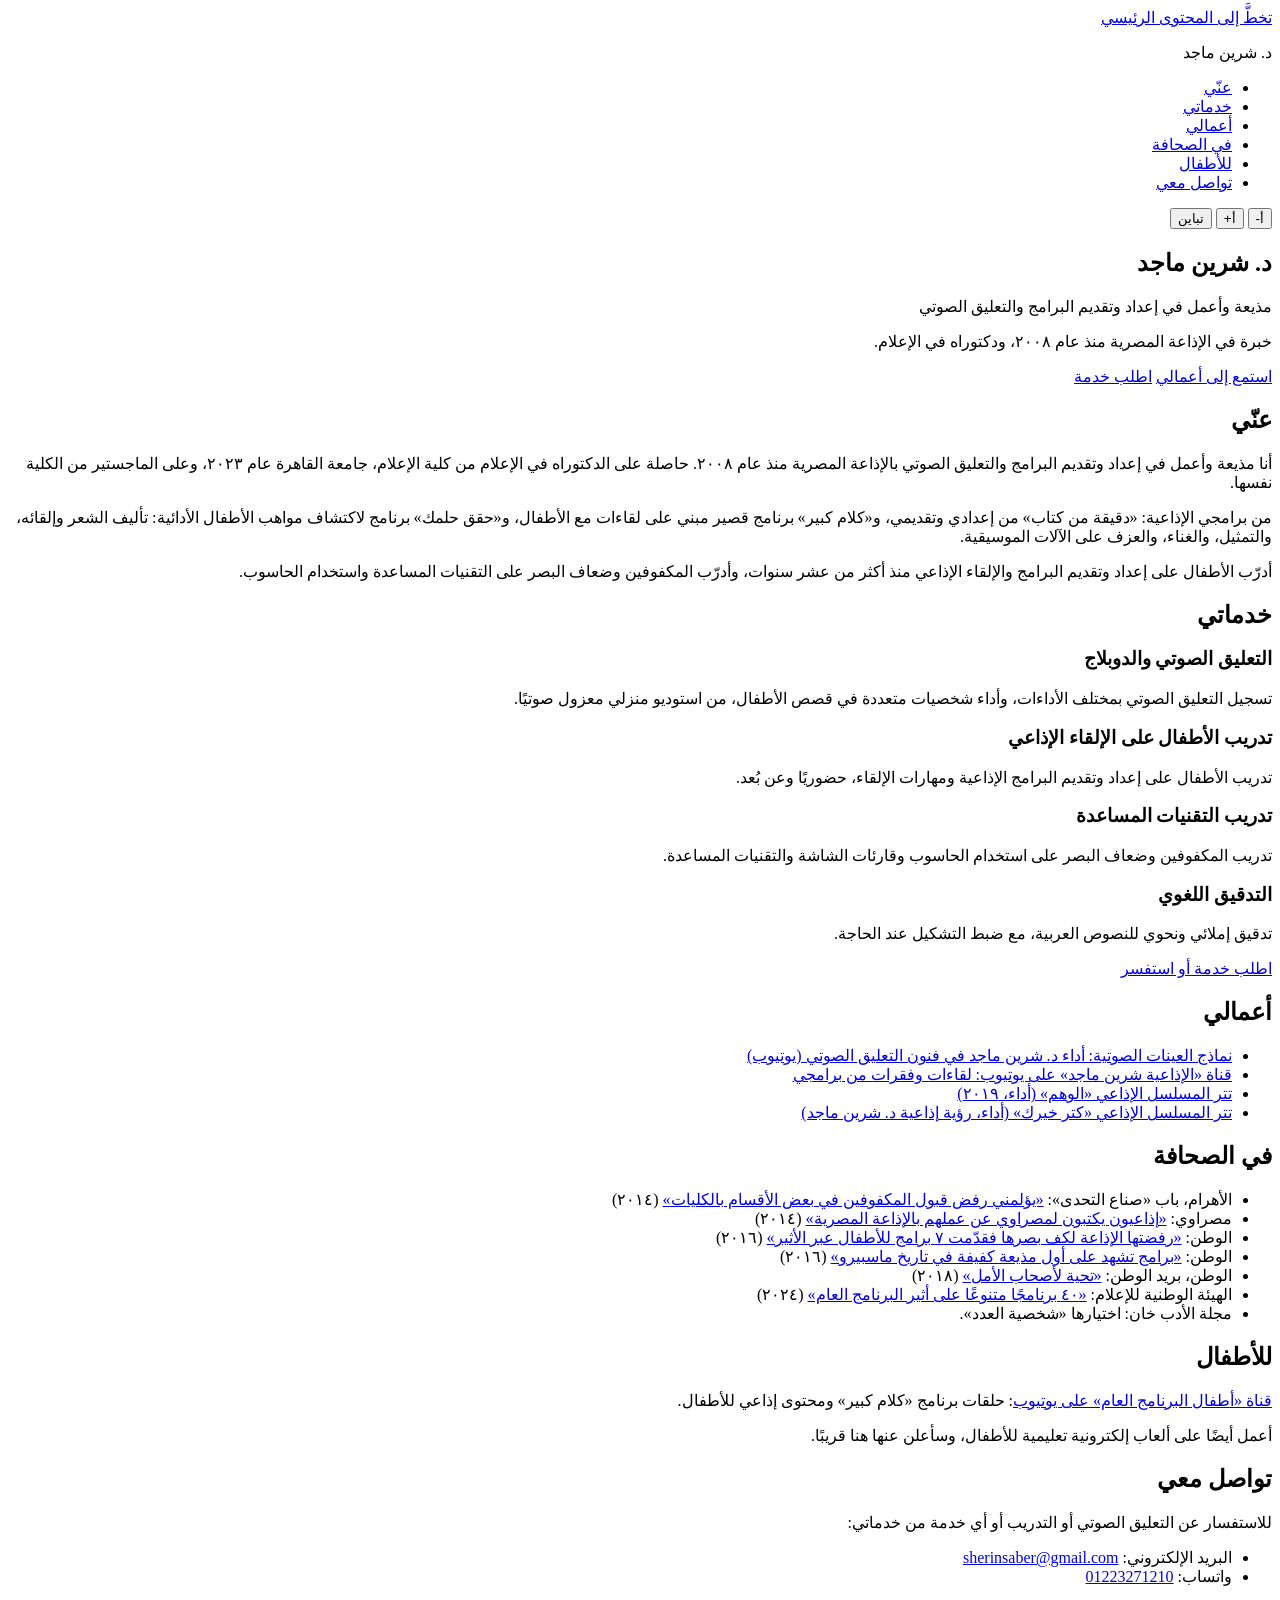
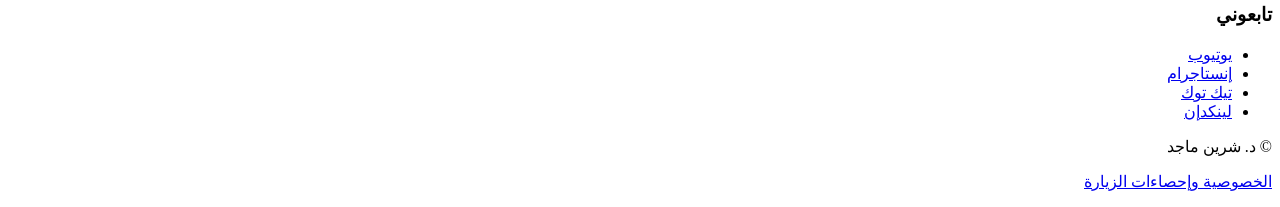
==== index.html @ 90d084f7 "Create personal website for Dr. Sherin Maged This HTML file serves as a personal website for Dr. She" ====
<!DOCTYPE html>
<html lang="ar" dir="rtl">
<head>
<meta charset="utf-8">
<meta name="viewport" content="width=device-width, initial-scale=1">
<title>د. شرين ماجد | مذيعة وتعليق صوتي</title>
<meta name="description" content="د. شرين ماجد، مذيعة بالإذاعة المصرية منذ ٢٠٠٨. إعداد وتقديم البرامج، تعليق صوتي ودوبلاج، تدريب الأطفال على الإلقاء الإذاعي، وتدريب المكفوفين على التقنيات المساعدة.">
<link rel="stylesheet" href="assets/style.css">
</head>
<body>
<a class="skip-link" href="#main">تخطَّ إلى المحتوى الرئيسي</a>

<header class="site-header">
  <div class="container header-inner">
    <p class="site-name">د. شرين ماجد</p>
    <nav class="site-nav" aria-label="التنقل في الموقع">
      <ul>
        <li><a href="#about">عنّي</a></li>
        <li><a href="#services">خدماتي</a></li>
        <li><a href="#work">أعمالي</a></li>
        <li><a href="#press">في الصحافة</a></li>
        <li><a href="#kids">للأطفال</a></li>
        <li><a href="#contact">تواصل معي</a></li>
      </ul>
    </nav>
    <div class="reader-tools" aria-label="أدوات القراءة">
      <button type="button" data-action="decrease" aria-label="تصغير النص">أ-</button>
      <button type="button" data-action="increase" aria-label="تكبير النص">أ+</button>
      <button type="button" data-action="contrast" aria-pressed="false" aria-label="التباين المرتفع">تباين</button>
      <span class="reader-status" data-reader-status role="status" aria-live="polite"></span>
    </div>
  </div>
</header>

<main id="main" class="container">

  <section class="hero" aria-labelledby="hero-title">
    <h1 id="hero-title">د. شرين ماجد</h1>
    <p class="hero-tagline">مذيعة وأعمل في إعداد وتقديم البرامج والتعليق الصوتي</p>
    <p class="hero-sub">خبرة في الإذاعة المصرية منذ عام ٢٠٠٨، ودكتوراه في الإعلام.</p>
    <p class="hero-actions">
      <a class="button" href="#work">استمع إلى أعمالي</a>
      <a class="button button-secondary" href="#contact">اطلب خدمة</a>
    </p>
  </section>

  <section id="about" aria-labelledby="about-title">
    <h2 id="about-title">عنّي</h2>
    <p>أنا مذيعة وأعمل في إعداد وتقديم البرامج والتعليق الصوتي بالإذاعة المصرية منذ عام ٢٠٠٨. حاصلة على الدكتوراه في الإعلام من كلية الإعلام، جامعة القاهرة عام ٢٠٢٣، وعلى الماجستير من الكلية نفسها.</p>
    <p>من برامجي الإذاعية: «دقيقة من كتاب» من إعدادي وتقديمي، و«كلام كبير» برنامج قصير مبني على لقاءات مع الأطفال، و«حقق حلمك» برنامج لاكتشاف مواهب الأطفال الأدائية: تأليف الشعر وإلقائه، والتمثيل، والغناء، والعزف على الآلات الموسيقية.</p>
    <p>أدرّب الأطفال على إعداد وتقديم البرامج والإلقاء الإذاعي منذ أكثر من عشر سنوات، وأدرّب المكفوفين وضعاف البصر على التقنيات المساعدة واستخدام الحاسوب.</p>
  </section>

  <section id="services" aria-labelledby="services-title">
    <h2 id="services-title">خدماتي</h2>
    <div class="cards">
      <article class="card">
        <h3>التعليق الصوتي والدوبلاج</h3>
        <p>تسجيل التعليق الصوتي بمختلف الأداءات، وأداء شخصيات متعددة في قصص الأطفال، من استوديو منزلي معزول صوتيًا.</p>
      </article>
      <article class="card">
        <h3>تدريب الأطفال على الإلقاء الإذاعي</h3>
        <p>تدريب الأطفال على إعداد وتقديم البرامج الإذاعية ومهارات الإلقاء، حضوريًا وعن بُعد.</p>
      </article>
      <article class="card">
        <h3>تدريب التقنيات المساعدة</h3>
        <p>تدريب المكفوفين وضعاف البصر على استخدام الحاسوب وقارئات الشاشة والتقنيات المساعدة.</p>
      </article>
      <article class="card">
        <h3>التدقيق اللغوي</h3>
        <p>تدقيق إملائي ونحوي للنصوص العربية، مع ضبط التشكيل عند الحاجة.</p>
      </article>
    </div>
    <p class="section-cta"><a class="button" href="#contact">اطلب خدمة أو استفسر</a></p>
  </section>

  <section id="work" aria-labelledby="work-title">
    <h2 id="work-title">أعمالي</h2>
    <ul class="link-list">
      <li><a href="https://www.youtube.com/watch?v=Dutg_4F-FNo">نماذج العينات الصوتية: أداء د. شرين ماجد في فنون التعليق الصوتي (يوتيوب)</a></li>
      <li><a href="https://www.youtube.com/@sherinsaber249">قناة «الإذاعية شرين ماجد» على يوتيوب: لقاءات وفقرات من برامجي</a></li>
      <li><a href="https://www.youtube.com/watch?v=iBdtBw9uA84">تتر المسلسل الإذاعي «الوهم» (أداء، ٢٠١٩)</a></li>
      <li><a href="https://www.youtube.com/watch?v=IqnN9eUJ594">تتر المسلسل الإذاعي «كتر خيرك» (أداء، رؤية إذاعية د. شرين ماجد)</a></li>
    </ul>
  </section>

  <section id="press" aria-labelledby="press-title">
    <h2 id="press-title">في الصحافة</h2>
    <ul class="link-list">
      <li>الأهرام، باب «صناع التحدى»: <a href="https://gate.ahram.org.eg/daily/News/51390/94/345292/%D8%B5%D9%86%D8%A7%D8%B9-%D8%A7%D9%84%D8%AA%D8%AD%D8%AF%D9%89/%D8%B4%D9%8A%D8%B1%D9%8A%D9%86-%D9%85%D8%A7%D8%AC%D8%AF-%D9%8A%D8%A4%D9%84%D9%85%D9%86%D9%89-%D8%B1%D9%81%D8%B6-%D9%82%D8%A8%D9%88%D9%84-%C2%AB%D8%A7%D9%84%D9%85%D9%83%D9%81%D9%88%D9%81%D9%8A%D9%86%C2%BB-%D9%81%D9%89-%D8%A8%D8%B9%D8%B6-%D8%A7%D9%84%D8%A3%D9%82.aspx">«يؤلمني رفض قبول المكفوفين في بعض الأقسام بالكليات»</a> (٢٠١٤)</li>
      <li>مصراوي: <a href="https://www.masrawy.com/news/news_various/details/2014/5/31/253850/">«إذاعيون يكتبون لمصراوي عن عملهم بالإذاعة المصرية»</a> (٢٠١٤)</li>
      <li>الوطن: <a href="https://www.elwatannews.com/news/details/1455809">«رفضتها الإذاعة لكف بصرها فقدّمت ٧ برامج للأطفال عبر الأثير»</a> (٢٠١٦)</li>
      <li>الوطن: <a href="https://www.elwatannews.com/news/details/1455854">«برامج تشهد على أول مذيعة كفيفة في تاريخ ماسبيرو»</a> (٢٠١٦)</li>
      <li>الوطن، بريد الوطن: <a href="https://www.elwatannews.com/news/details/2944974">«تحية لأصحاب الأمل»</a> (٢٠١٨)</li>
      <li>الهيئة الوطنية للإعلام: <a href="https://www.maspero.eg/radio-and-tv-magazine-media/2024/03/10/763424/">«٤٠ برنامجًا متنوعًا على أثير البرنامج العام»</a> (٢٠٢٤)</li>
      <li>مجلة الأدب خان: اختيارها «شخصية العدد».</li>
    </ul>
  </section>

  <section id="kids" aria-labelledby="kids-title">
    <h2 id="kids-title">للأطفال</h2>
    <p><a href="https://www.youtube.com/@أطفالالبرنامجالعام">قناة «أطفال البرنامج العام» على يوتيوب</a>: حلقات برنامج «كلام كبير» ومحتوى إذاعي للأطفال.</p>
    <p>أعمل أيضًا على ألعاب إلكترونية تعليمية للأطفال، وسأعلن عنها هنا قريبًا.</p>
  </section>

  <section id="contact" aria-labelledby="contact-title">
    <h2 id="contact-title">تواصل معي</h2>
    <p>للاستفسار عن التعليق الصوتي أو التدريب أو أي خدمة من خدماتي:</p>
    <ul class="link-list">
      <li>البريد الإلكتروني: <a href="mailto:sherinsaber@gmail.com">sherinsaber@gmail.com</a></li>
      <li>واتساب: <a href="https://wa.me/201223271210" dir="ltr">01223271210</a></li>
    </ul>
    <h3 class="follow-title">تابعوني</h3>
    <ul class="link-list">
      <li><a href="https://www.youtube.com/@sherinsaber249">يوتيوب</a></li>
      <li><a href="https://www.instagram.com/sherinmagedsaber">إنستاجرام</a></li>
      <li><a href="https://www.tiktok.com/@sherinmaged7">تيك توك</a></li>
      <li><a href="https://eg.linkedin.com/in/sherin-saber-radio-host">لينكدإن</a></li>
    </ul>
  </section>

</main>

<footer class="site-footer">
  <div class="container">
    <p>© د. شرين ماجد</p>
    <p><a href="privacy.html">الخصوصية وإحصاءات الزيارة</a></p>
  </div>
</footer>

<script src="assets/reader.js" defer></script>
<script src="assets/analytics.js" defer></script>
</body>
</html>
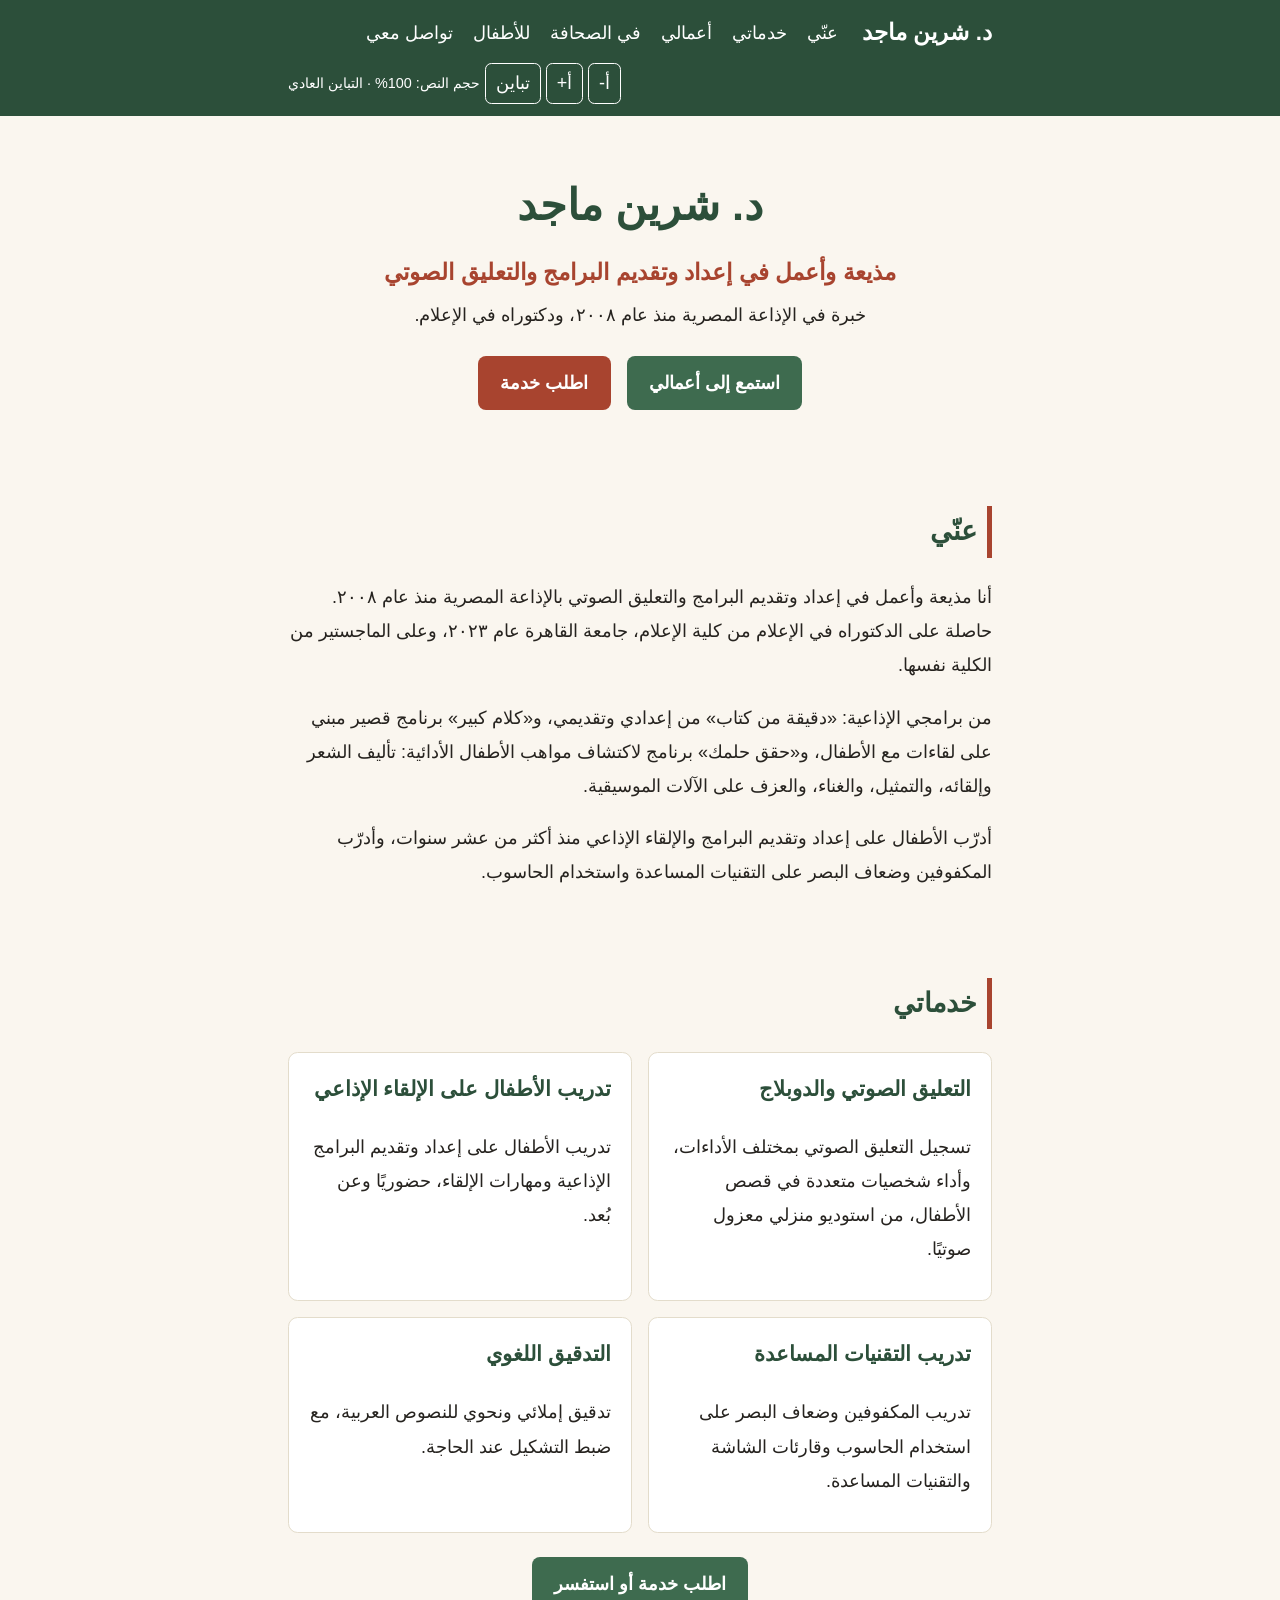
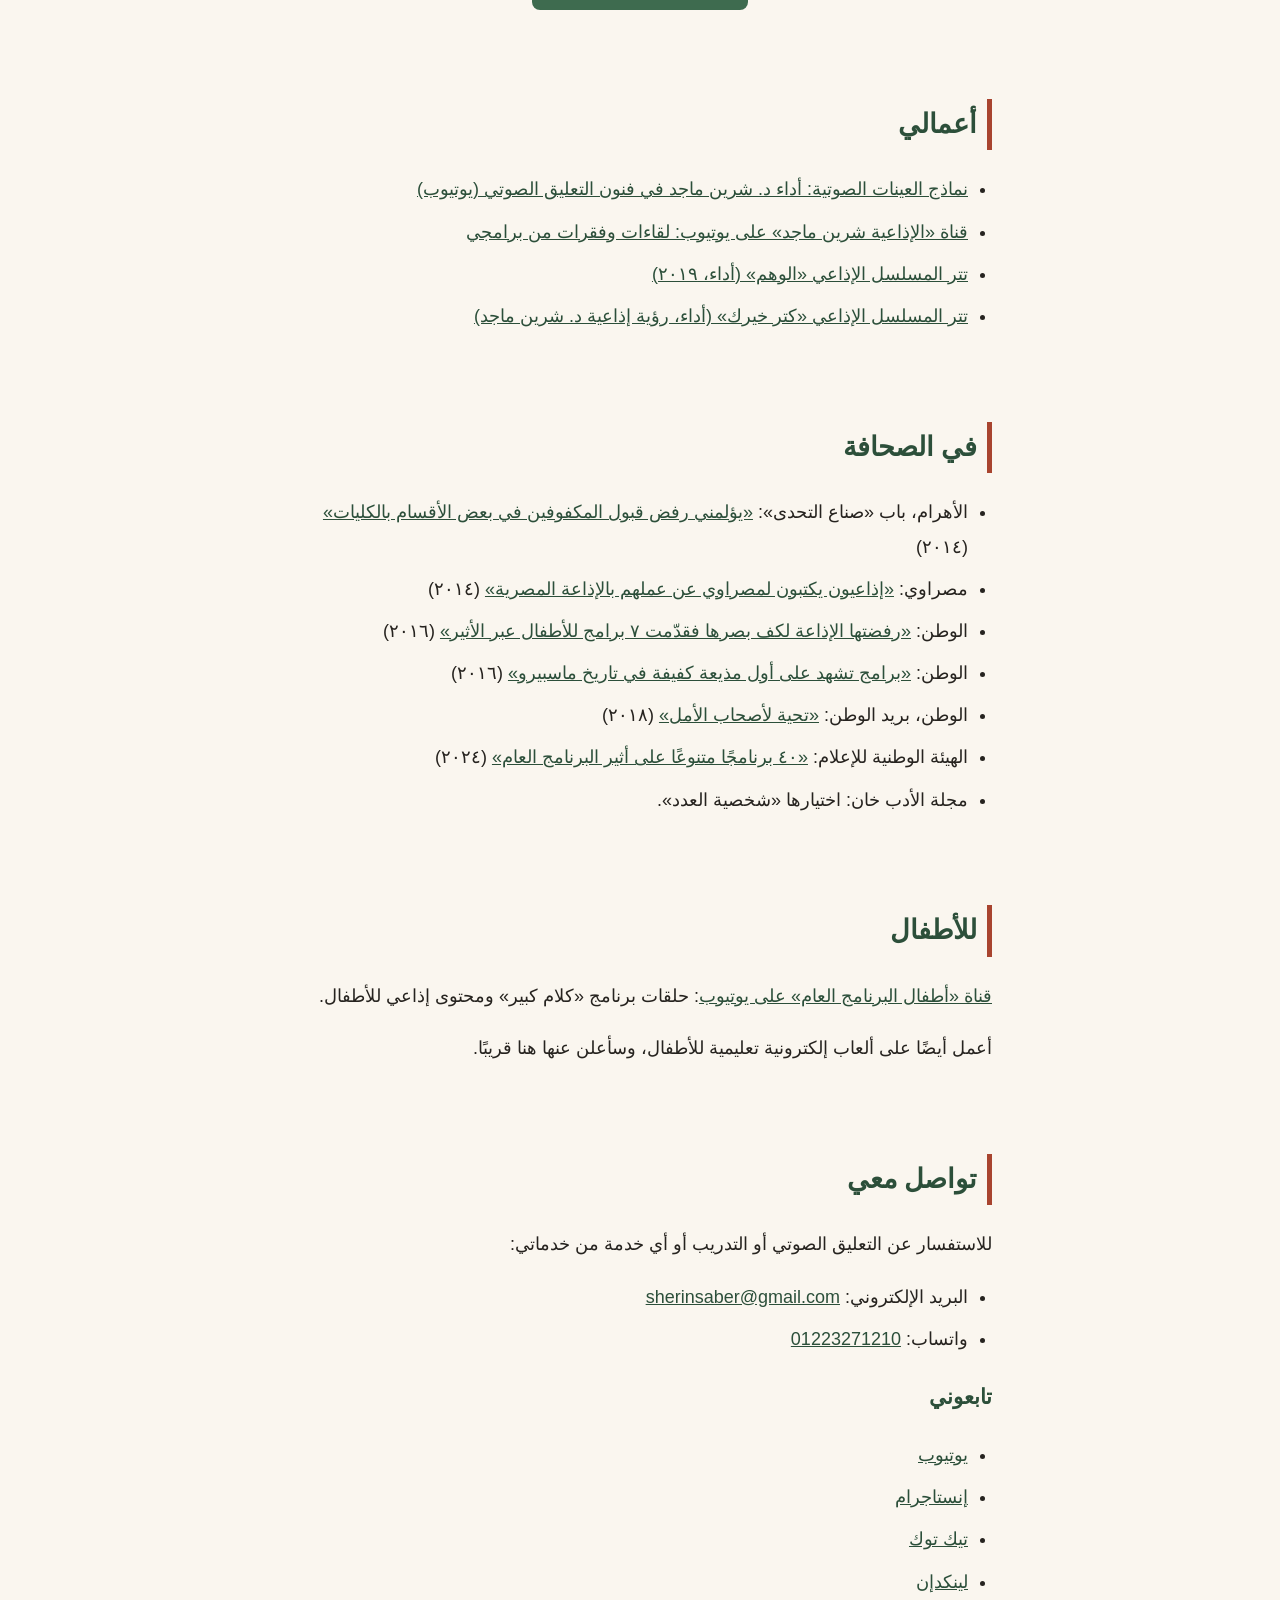
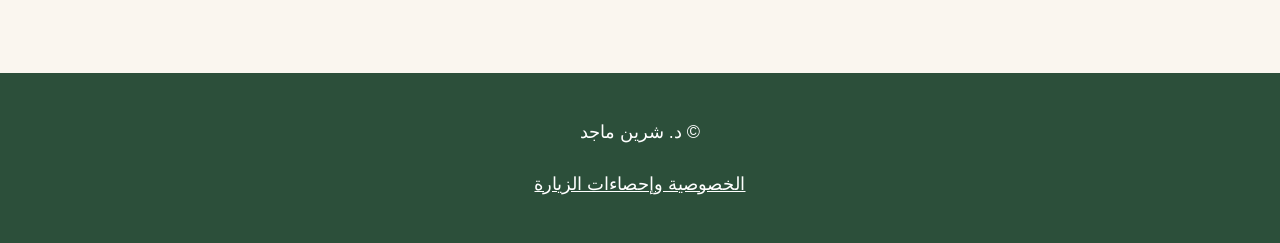
==== commit 60c020a4: "Add tabindex attribute to multiple sections" ====
--- a/index.html
+++ b/index.html
@@ -44,14 +44,14 @@
     </p>
   </section>
 
-  <section id="about" aria-labelledby="about-title">
+  <section id="about" aria-labelledby="about-title" tabindex="-1">
     <h2 id="about-title">عنّي</h2>
     <p>أنا مذيعة وأعمل في إعداد وتقديم البرامج والتعليق الصوتي بالإذاعة المصرية منذ عام ٢٠٠٨. حاصلة على الدكتوراه في الإعلام من كلية الإعلام، جامعة القاهرة عام ٢٠٢٣، وعلى الماجستير من الكلية نفسها.</p>
     <p>من برامجي الإذاعية: «دقيقة من كتاب» من إعدادي وتقديمي، و«كلام كبير» برنامج قصير مبني على لقاءات مع الأطفال، و«حقق حلمك» برنامج لاكتشاف مواهب الأطفال الأدائية: تأليف الشعر وإلقائه، والتمثيل، والغناء، والعزف على الآلات الموسيقية.</p>
     <p>أدرّب الأطفال على إعداد وتقديم البرامج والإلقاء الإذاعي منذ أكثر من عشر سنوات، وأدرّب المكفوفين وضعاف البصر على التقنيات المساعدة واستخدام الحاسوب.</p>
   </section>
 
-  <section id="services" aria-labelledby="services-title">
+  <section id="services" aria-labelledby="services-title" tabindex="-1">
     <h2 id="services-title">خدماتي</h2>
     <div class="cards">
       <article class="card">
@@ -74,7 +74,7 @@
     <p class="section-cta"><a class="button" href="#contact">اطلب خدمة أو استفسر</a></p>
   </section>
 
-  <section id="work" aria-labelledby="work-title">
+  <section id="work" aria-labelledby="work-title" tabindex="-1">
     <h2 id="work-title">أعمالي</h2>
     <ul class="link-list">
       <li><a href="https://www.youtube.com/watch?v=Dutg_4F-FNo">نماذج العينات الصوتية: أداء د. شرين ماجد في فنون التعليق الصوتي (يوتيوب)</a></li>
@@ -84,7 +84,7 @@
     </ul>
   </section>
 
-  <section id="press" aria-labelledby="press-title">
+  <section id="press" aria-labelledby="press-title" tabindex="-1">
     <h2 id="press-title">في الصحافة</h2>
     <ul class="link-list">
       <li>الأهرام، باب «صناع التحدى»: <a href="https://gate.ahram.org.eg/daily/News/51390/94/345292/%D8%B5%D9%86%D8%A7%D8%B9-%D8%A7%D9%84%D8%AA%D8%AD%D8%AF%D9%89/%D8%B4%D9%8A%D8%B1%D9%8A%D9%86-%D9%85%D8%A7%D8%AC%D8%AF-%D9%8A%D8%A4%D9%84%D9%85%D9%86%D9%89-%D8%B1%D9%81%D8%B6-%D9%82%D8%A8%D9%88%D9%84-%C2%AB%D8%A7%D9%84%D9%85%D9%83%D9%81%D9%88%D9%81%D9%8A%D9%86%C2%BB-%D9%81%D9%89-%D8%A8%D8%B9%D8%B6-%D8%A7%D9%84%D8%A3%D9%82.aspx">«يؤلمني رفض قبول المكفوفين في بعض الأقسام بالكليات»</a> (٢٠١٤)</li>
@@ -97,13 +97,13 @@
     </ul>
   </section>
 
-  <section id="kids" aria-labelledby="kids-title">
+  <section id="kids" aria-labelledby="kids-title" tabindex="-1">
     <h2 id="kids-title">للأطفال</h2>
     <p><a href="https://www.youtube.com/@أطفالالبرنامجالعام">قناة «أطفال البرنامج العام» على يوتيوب</a>: حلقات برنامج «كلام كبير» ومحتوى إذاعي للأطفال.</p>
     <p>أعمل أيضًا على ألعاب إلكترونية تعليمية للأطفال، وسأعلن عنها هنا قريبًا.</p>
   </section>
 
-  <section id="contact" aria-labelledby="contact-title">
+  <section id="contact" aria-labelledby="contact-title" tabindex="-1">
     <h2 id="contact-title">تواصل معي</h2>
     <p>للاستفسار عن التعليق الصوتي أو التدريب أو أي خدمة من خدماتي:</p>
     <ul class="link-list">
--- a/assets/style.css
+++ b/assets/style.css
@@ -0,0 +1,134 @@
+/* د. شرين ماجد — موقع شخصي */
+:root {
+  --cream: #faf6ef;
+  --green: #3e6b4f;
+  --green-dark: #2c4f3a;
+  --brick: #a8442f;
+  --ink: #26231f;
+  --card-bg: #ffffff;
+  --reader-scale: 1;
+}
+* { box-sizing: border-box; }
+html { scroll-behavior: smooth; }
+@media (prefers-reduced-motion: reduce) {
+  html { scroll-behavior: auto; }
+}
+body {
+  margin: 0;
+  font-family: "Segoe UI", Tahoma, "Noto Kufi Arabic", "Noto Sans Arabic", sans-serif;
+  font-size: calc(1.125rem * var(--reader-scale));
+  line-height: 1.9;
+  background: var(--cream);
+  color: var(--ink);
+}
+body.high-contrast {
+  --cream: #ffffff;
+  --green: #14532d;
+  --green-dark: #0b3d20;
+  --brick: #7c1d0e;
+  --ink: #000000;
+  --card-bg: #ffffff;
+}
+.container { max-width: 46rem; margin-inline: auto; padding-inline: 1rem; }
+
+.skip-link {
+  position: absolute;
+  inset-inline-start: 1rem;
+  top: -4rem;
+  background: var(--green-dark);
+  color: #fff;
+  padding: 0.5rem 1rem;
+  z-index: 10;
+}
+.skip-link:focus { top: 0.5rem; }
+
+.site-header {
+  background: var(--green-dark);
+  color: #fff;
+  padding: 0.75rem 0;
+}
+.site-header a { color: #fff; }
+.header-inner { display: flex; flex-wrap: wrap; align-items: center; gap: 0.5rem 1.5rem; }
+.site-name { font-weight: 700; font-size: 1.25em; margin: 0; }
+.site-nav ul {
+  list-style: none;
+  display: flex;
+  flex-wrap: wrap;
+  gap: 0.25rem 1.25rem;
+  margin: 0;
+  padding: 0;
+}
+.site-nav a { text-decoration: none; }
+.site-nav a:hover, .site-nav a:focus-visible { text-decoration: underline; }
+
+.reader-tools { margin-inline-start: auto; display: flex; align-items: center; gap: 0.35rem; }
+.reader-tools button {
+  font: inherit;
+  background: transparent;
+  color: #fff;
+  border: 1px solid #fff;
+  border-radius: 0.4rem;
+  padding: 0.15rem 0.6rem;
+  cursor: pointer;
+}
+.reader-tools button[aria-pressed="true"] { background: #fff; color: var(--green-dark); }
+.reader-status { font-size: 0.8em; }
+
+a { color: var(--green-dark); }
+a:focus-visible, button:focus-visible {
+  outline: 3px solid var(--brick);
+  outline-offset: 2px;
+}
+
+.hero { text-align: center; padding: 3rem 0 2rem; }
+.hero h1 { font-size: 2.4em; margin: 0 0 0.25rem; color: var(--green-dark); }
+.hero-tagline { font-size: 1.3em; font-weight: 600; color: var(--brick); margin: 0.25rem 0; }
+.hero-sub { margin: 0.25rem 0 1.5rem; }
+.hero-actions { display: flex; justify-content: center; gap: 1rem; flex-wrap: wrap; }
+
+.button {
+  display: inline-block;
+  background: var(--green);
+  color: #fff;
+  text-decoration: none;
+  padding: 0.6rem 1.4rem;
+  border-radius: 0.5rem;
+  font-weight: 600;
+}
+.button:hover, .button:focus-visible { background: var(--green-dark); }
+.button-secondary { background: var(--brick); }
+
+main section { padding: 1.5rem 0; }
+h2 {
+  color: var(--green-dark);
+  border-inline-start: 0.35rem solid var(--brick);
+  padding-inline-start: 0.6rem;
+  font-size: 1.5em;
+}
+
+.cards {
+  display: grid;
+  grid-template-columns: repeat(auto-fit, minmax(15rem, 1fr));
+  gap: 1rem;
+}
+.card {
+  background: var(--card-bg);
+  border: 1px solid #e3dccb;
+  border-radius: 0.6rem;
+  padding: 1rem 1.25rem;
+}
+.card h3 { color: var(--green-dark); margin-top: 0; }
+.section-cta { text-align: center; margin-top: 1.5rem; }
+
+.link-list { padding-inline-start: 1.5rem; }
+.link-list li { margin-bottom: 0.5rem; }
+.follow-title { color: var(--green-dark); }
+
+.site-footer {
+  margin-top: 2rem;
+  padding: 1.5rem 0;
+  background: var(--green-dark);
+  color: #fff;
+  text-align: center;
+}
+.site-footer a { color: #fff; }
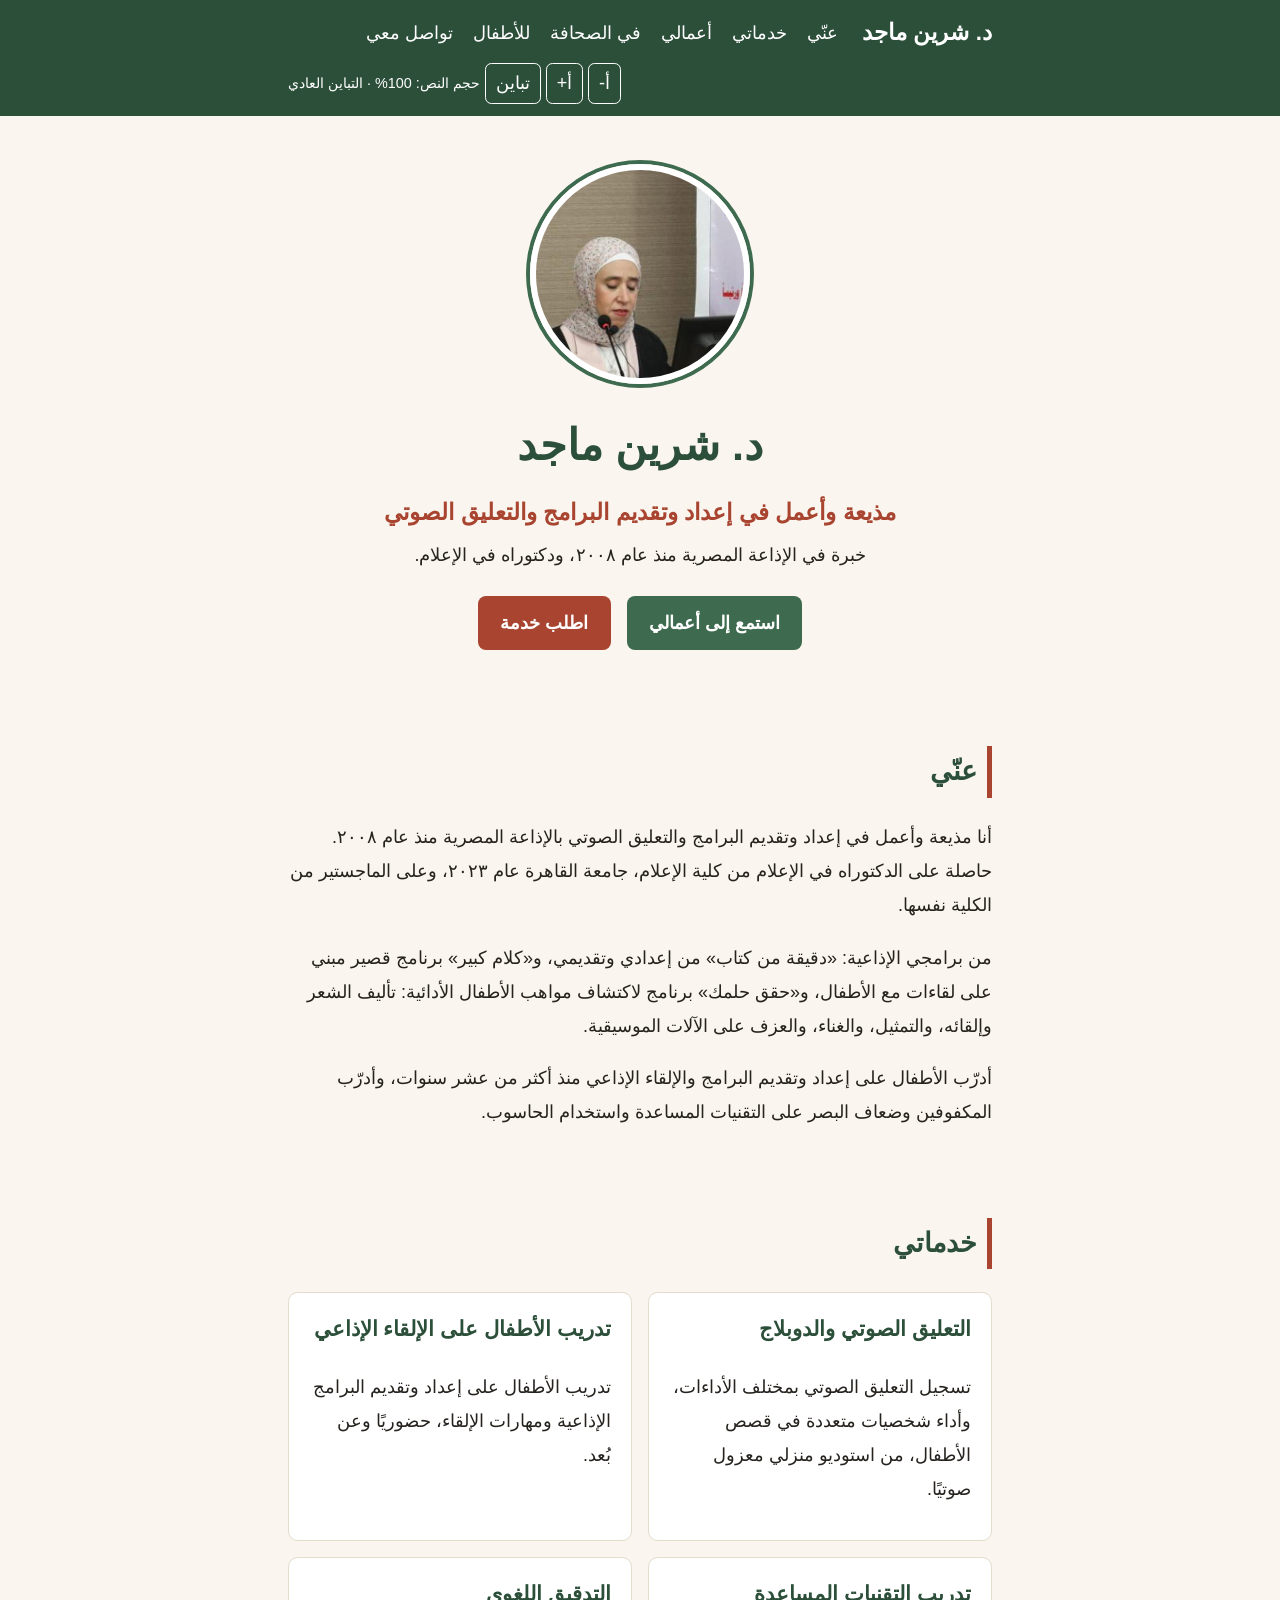
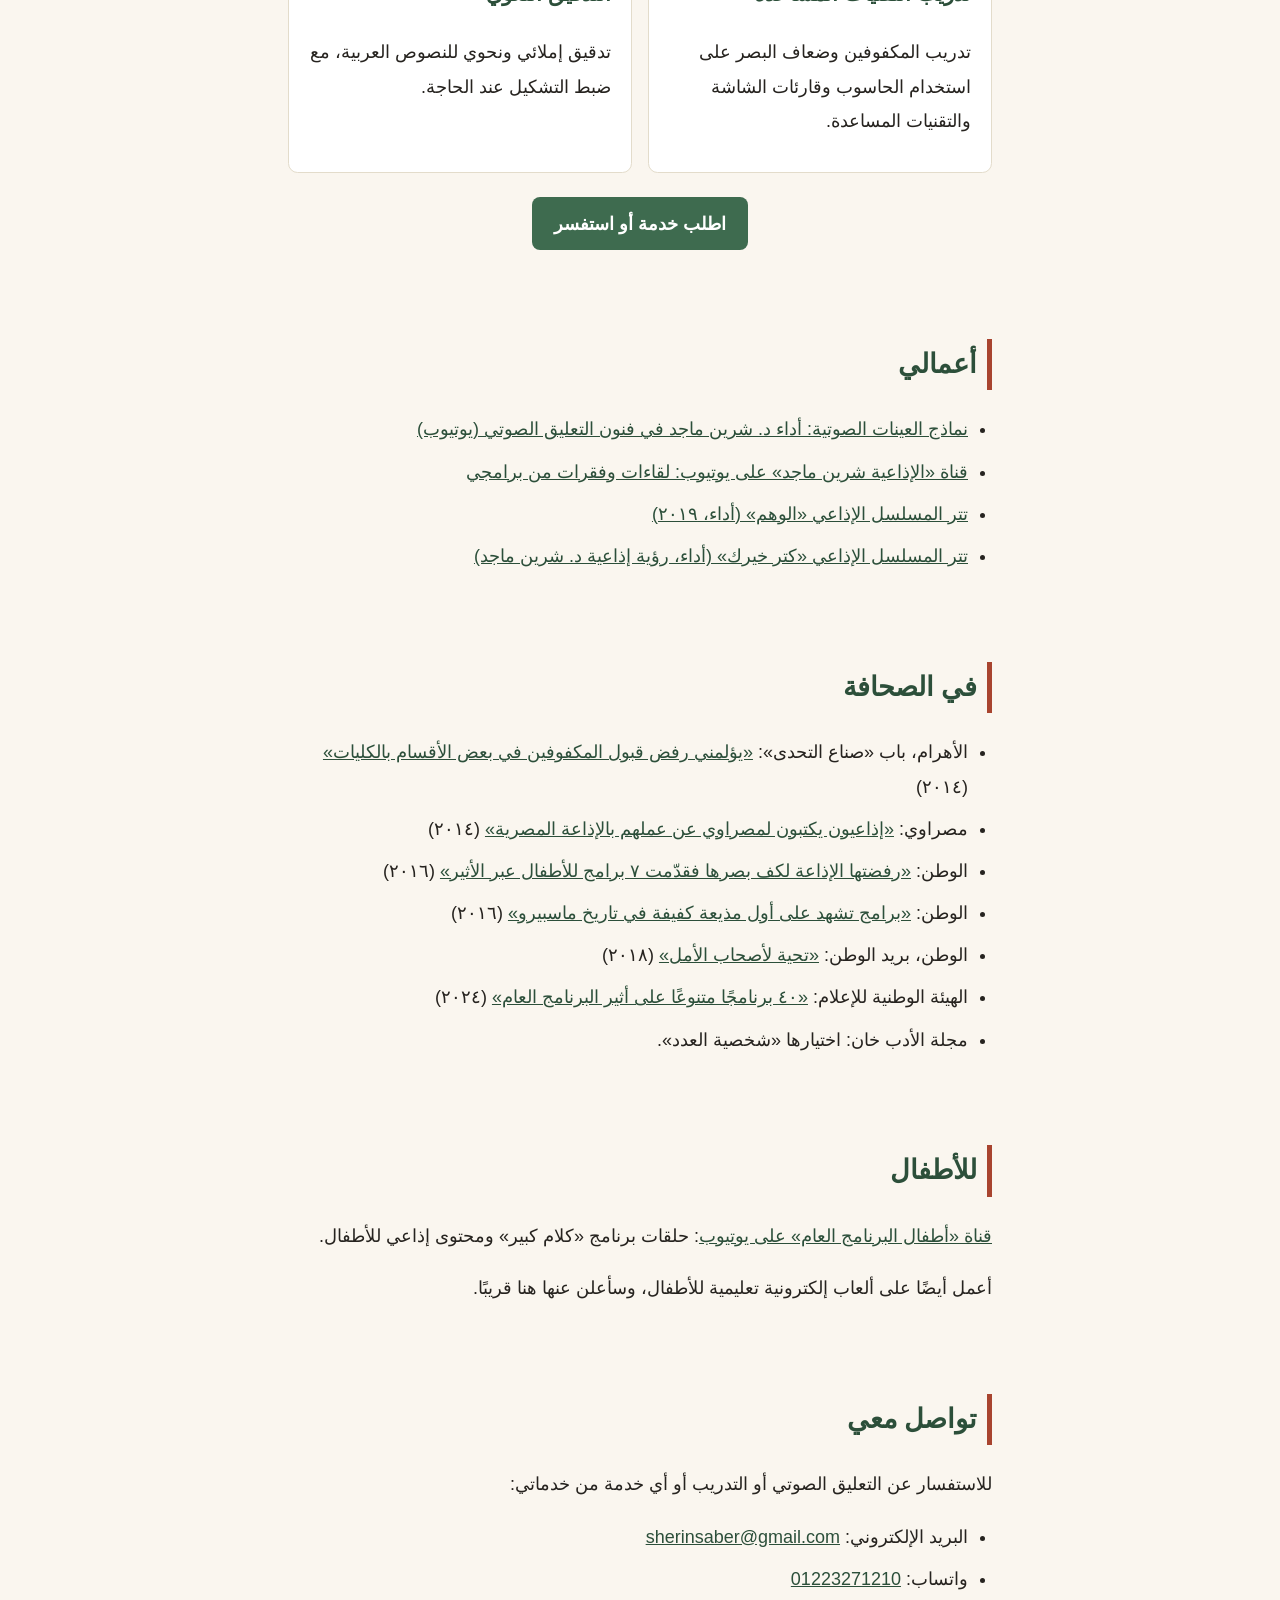
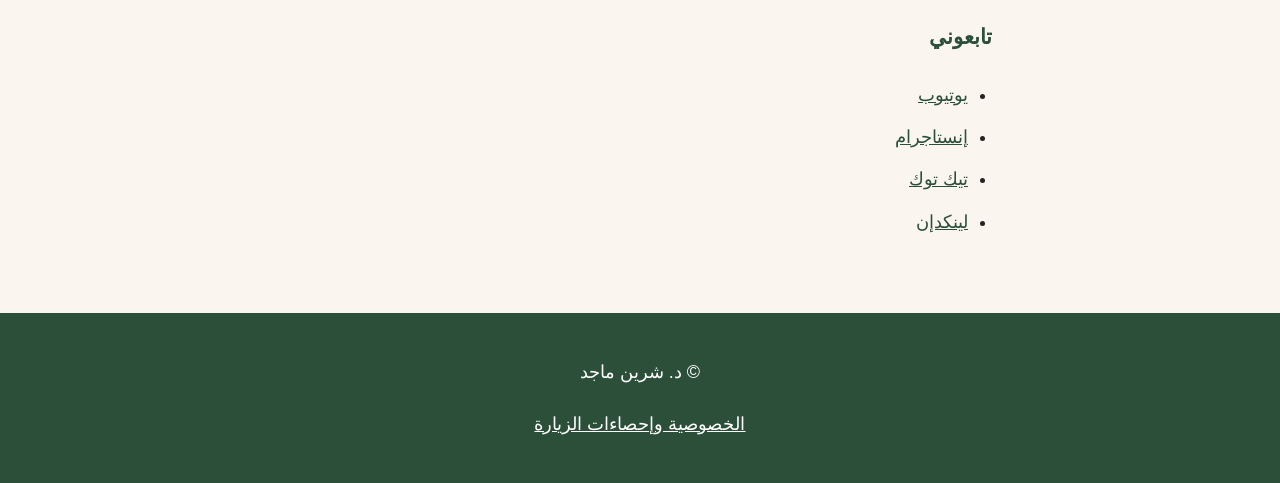
==== commit 3352c60d: "Add files via upload" ====
--- a/index.html
+++ b/index.html
@@ -5,6 +5,21 @@
 <meta name="viewport" content="width=device-width, initial-scale=1">
 <title>د. شرين ماجد | مذيعة وتعليق صوتي</title>
 <meta name="description" content="د. شرين ماجد، مذيعة بالإذاعة المصرية منذ ٢٠٠٨. إعداد وتقديم البرامج، تعليق صوتي ودوبلاج، تدريب الأطفال على الإلقاء الإذاعي، وتدريب المكفوفين على التقنيات المساعدة.">
+<meta property="og:type" content="website">
+<meta property="og:locale" content="ar_EG">
+<meta property="og:site_name" content="د. شرين ماجد">
+<meta property="og:title" content="د. شرين ماجد | مذيعة وتعليق صوتي">
+<meta property="og:description" content="د. شرين ماجد، مذيعة بالإذاعة المصرية منذ ٢٠٠٨. إعداد وتقديم البرامج، تعليق صوتي ودوبلاج، تدريب الأطفال على الإلقاء الإذاعي، وتدريب المكفوفين على التقنيات المساعدة.">
+<meta property="og:url" content="https://sherinmaged.github.io/">
+<meta property="og:image" content="https://sherinmaged.github.io/assets/og-image.jpg">
+<meta property="og:image:width" content="1200">
+<meta property="og:image:height" content="630">
+<meta property="og:image:alt" content="د. شرين ماجد، مذيعة بالإذاعة المصرية">
+<meta name="twitter:card" content="summary_large_image">
+<meta name="twitter:title" content="د. شرين ماجد | مذيعة وتعليق صوتي">
+<meta name="twitter:description" content="د. شرين ماجد، مذيعة بالإذاعة المصرية منذ ٢٠٠٨. إعداد وتقديم البرامج، تعليق صوتي ودوبلاج، تدريب الأطفال على الإلقاء الإذاعي، وتدريب المكفوفين على التقنيات المساعدة.">
+<meta name="twitter:image" content="https://sherinmaged.github.io/assets/og-image.jpg">
+<link rel="canonical" href="https://sherinmaged.github.io/">
 <link rel="stylesheet" href="assets/style.css">
 </head>
 <body>
@@ -32,9 +47,10 @@
   </div>
 </header>
 
-<main id="main" class="container">
+<main id="main" class="container" tabindex="-1">
 
   <section class="hero" aria-labelledby="hero-title">
+    <img class="hero-photo" src="assets/sherin.jpg" width="220" height="220" alt="صورة د. شرين ماجد">
     <h1 id="hero-title">د. شرين ماجد</h1>
     <p class="hero-tagline">مذيعة وأعمل في إعداد وتقديم البرامج والتعليق الصوتي</p>
     <p class="hero-sub">خبرة في الإذاعة المصرية منذ عام ٢٠٠٨، ودكتوراه في الإعلام.</p>
--- a/assets/style.css
+++ b/assets/style.css
@@ -132,3 +132,5 @@
   text-align: center;
 }
 .site-footer a { color: #fff; }
+
+.hero-photo { display: block; width: 220px; height: 220px; max-width: 60%; border-radius: 50%; object-fit: cover; margin: 0 auto 1.25rem; border: 6px solid var(--card-bg); box-shadow: 0 0 0 4px var(--green); }
